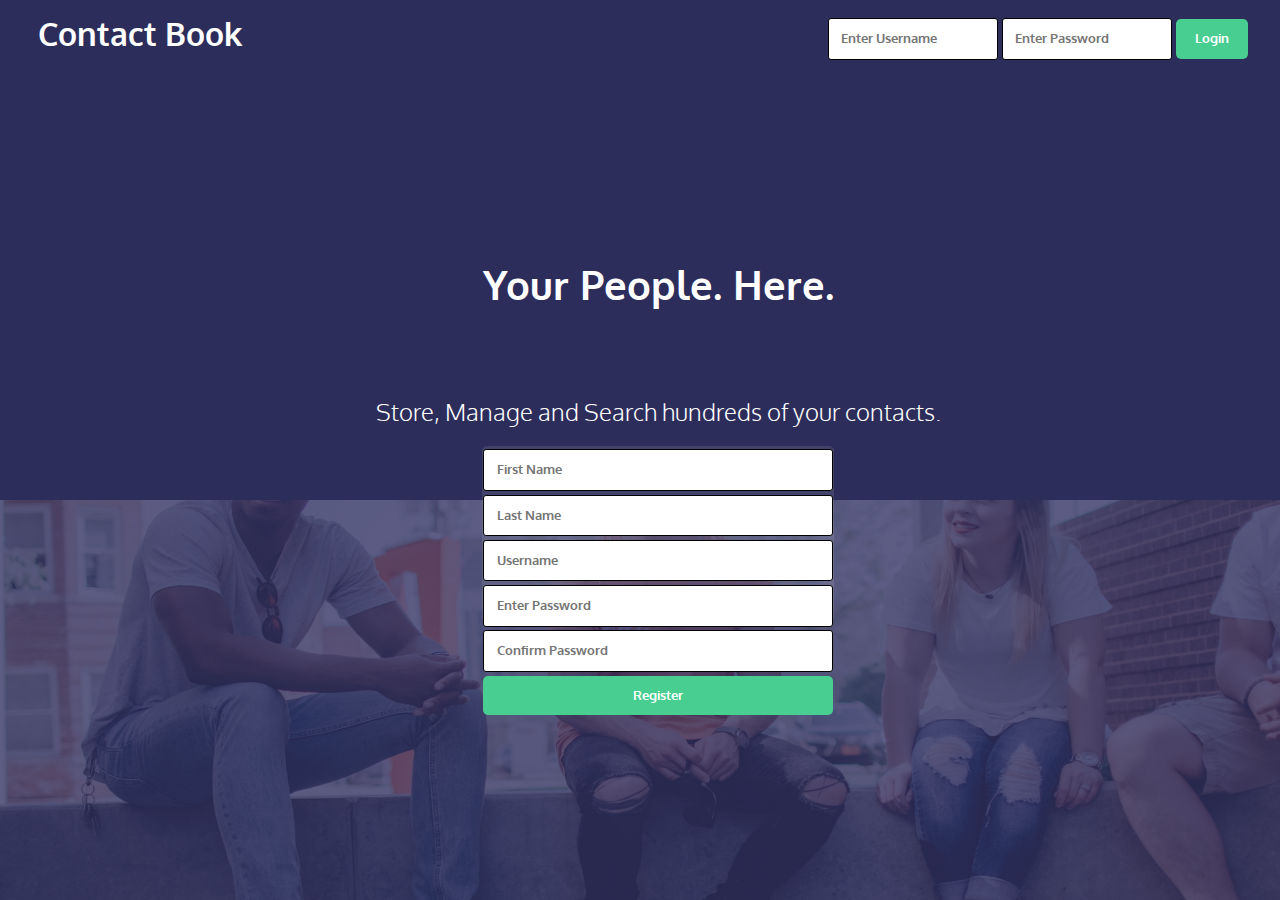
==== frontend/index.html @ 7acd04a3 "Added ids for the forms" ====
<!doctype html>
<html lang="en">
  <head>
    <!-- Required meta tags -->
    <meta charset="utf-8">
    <meta name="viewport" content="width=device-width, initial-scale=1, shrink-to-fit=no">

    <!-- Bootstrap CSS -->
    <link rel="stylesheet" href="https://stackpath.bootstrapcdn.com/bootstrap/4.4.1/css/bootstrap.min.css" integrity="sha384-Vkoo8x4CGsO3+Hhxv8T/Q5PaXtkKtu6ug5TOeNV6gBiFeWPGFN9MuhOf23Q9Ifjh" crossorigin="anonymous">
    <link rel="stylesheet" href="./css/style.css">

    <!-- <script src="index.js"></script> -->
	<script type="text/javascript" src="code.js"></script>

    <link href="https://fonts.googleapis.com/css2?family=Oxygen:wght@300;400;700&display=swap" rel="stylesheet">
    <title>Group 11's Contact Manager</title>

  </head>

  <body id="background">
    <div class="top">
      <div class="logo">
        <h1>Contact Book</h1>
      </div>

      <div class="login">
        <form action="" method="">
          <input type="text" placeholder="Enter Username" name="email" id="usernameLogin" required>
          <input type="password" placeholder="Enter Password" name="password" id="passwordLogin" required>
          <button class="button" onclick="doLogin();" type="submit"> Login </button>
        </form>
      </div>
    </div>

    <!-- Login -->

    <div class="container-fluid">
      <div class="row">
        <div class="col-md column-1">
            <h2>Your People. Here.</h2>
            <div class = "space1"></div>
            <p> Store, Manage and Search hundreds of your contacts.</p>
            <div class="signup">
              <div class = "space"></div>
              <form action="" method="">
                <input type="text" placeholder="First Name" name="fname" class="input1" id="firstName" required>
                <div class = "space"></div>
                <input type="text" placeholder="Last Name" name="lname" class="input1" id="lastName" required>
                <div class = "space"></div>
                <input type="text" placeholder="Username" name="username" class="input1" id="username" required>
                <div class = "space"></div>
                <input type="password" placeholder="Enter Password" name="password" class="input1" id="password" required>
                <div class = "space"></div>
                <input type="password" placeholder="Confirm Password" name="confrimPassword" class="input1" id="confirm" required>
                <div class = "space"></div>
                <button class="button1" onclick="doRegistration();" type = "submit">Register</button>
              </form>
            </div>
        </div>
      </div>
    </div>
  </body>
</html>
---- frontend/css/style.css ----
*,
*::before,
*::after
{
  box-sizing: border-box;
}

/* Custom properties */
:root
{
  --ff-primary: 'Oxygen', sans-serif;
  --ff-secondary: 'Source Code Pro', monospace;

  --fw-reg: 300;
  --fw-bold: 900;

  --clr-light: #ffffff;
  --clr-dark: #303030;
  --clr-accent: #16e0bd;

  --fs-h1: 3rem;
  --fs-h2: 2.25rem;
  --fs-h3: 1.25rem;
  --fs-body: 1rem;
}

html, body {
    font-family: var(--ff-primary);
    height: 100%;
    background: rgb(45,45,91);
}

#background {
    margin: 0;
    background: url('/frontend/img/landingimagepurple.png');
    background-repeat: no-repeat;
    background-attachment: fixed;
    background-position: bottom;
    background-size: 100% 25em;
}

/* Typography */

h1,
h2,
h3  {
  line-height: 1;
  margin: 0;
}

h1 {
    color: var(--clr-light);
    font-size: 2em;
    font-weight: 700;
}

h2 {
    color: var(--clr-light);
    font-size: 2.5em;
    font-weight: 600;
}

h3 {
    color: var(--clr-light);
    font-size: 2.0em;
    font-weight: 600;
}

p {
    color: var(--clr-light);
    font-size: 1.5em;
    font-weight: 100;
}

/* Header */

.top {
  width: 100%;
  overflow: hidden;
  display: inline-block;
}

.logo {

    float: left;
    padding-top: 2vh;
    padding-left: 3vw;
}

.login {
    padding-top: 2vh;
    padding-right: 2em;
    float: right;
}

.column-1{
    margin-top: 11vh;
    margin-left: 2vw;
    padding-top: 11vh;
    padding-left: 2vw;
    min-height: 80vh;
    text-align: center;
}

.column-2 {
    margin-top: 6em;
    padding-left: 10vw;
}

.space {
    padding-top: 0.4vh;
}

.space1 {
    padding-top: 10vh;
}

.signup {
    background-color: rgba(255, 255, 255, 0.1);
    border-radius: 5px;
    height: 11em;
    width: 22em;
    margin-left: auto;
    margin-right: auto;
    padding-left: 0.1vw;
    padding-right: 0.1vw;
}

.image__frontpage {
    max-width: 400px;
    width: auto;

}

input {
    font-size: 0.8em;
    font-weight: 600;
    padding: 0.8em;
    padding-left: 1.0em;
    padding-right: 1.5em;
    border: 1px solid;
    border-radius: 3px;
}

.input1 {
    width: 100%;
}

.button {
    background-color: rgb(71, 206, 144);
    font-size: 0.8em;
    font-weight: 600;
    color: var(--clr-light);
    padding: 0.8em;
    padding-left: 1.5em;
    padding-right: 1.5em;
    border: 1px;
    border-radius: 5px;
}

.button1 {
    background-color: rgb(71, 206, 144);
    font-size: 0.8em;
    font-weight: 600;
    color: var(--clr-light);
    padding: 0.8em;
    padding-left: 1.5em;
    padding-right: 1.5em;
    border: 1px;
    border-radius: 5px;
    width: 100%;
}

a:hover {
    color: var(--clr-light);
}

a:visited {
    color: var(--clr-light);
}
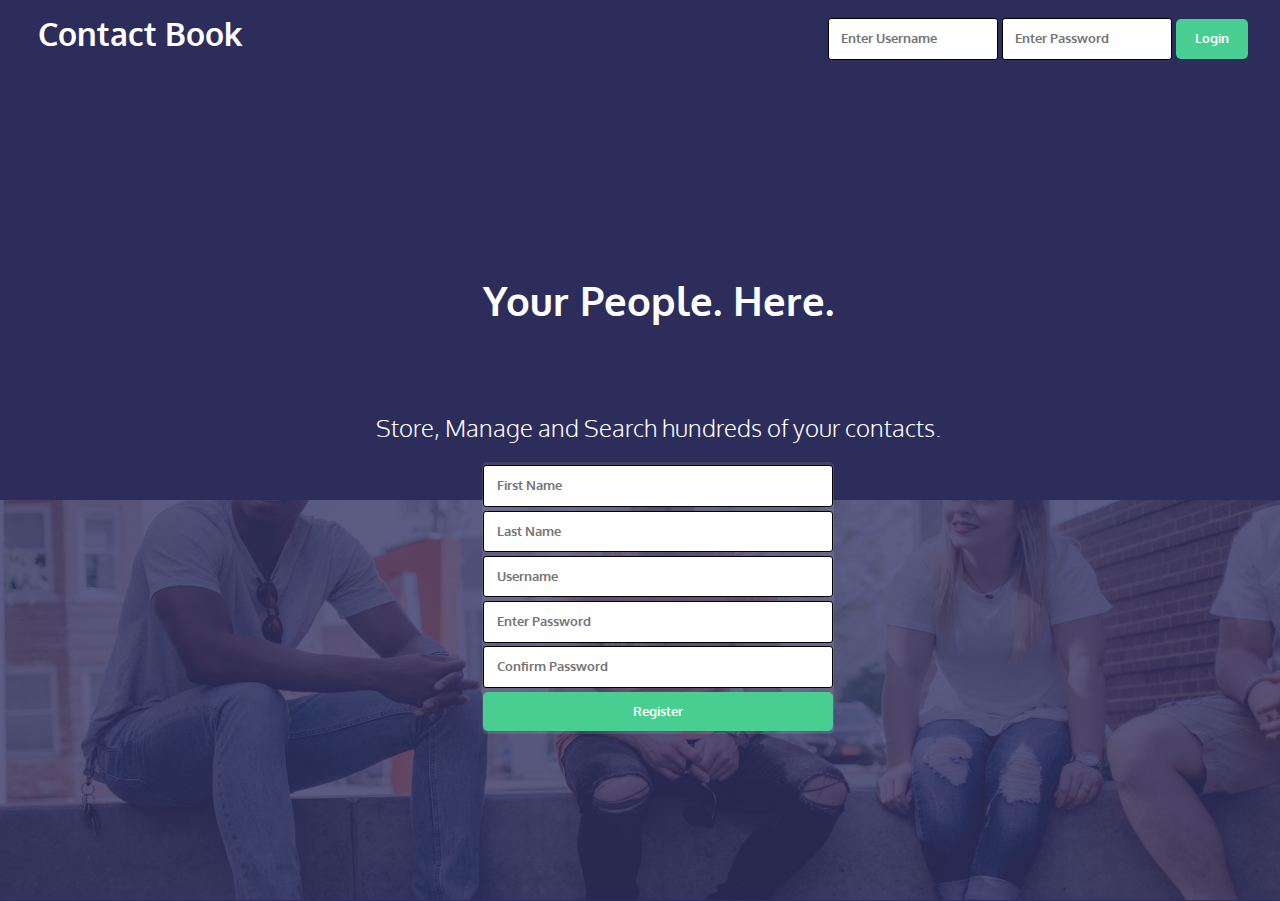
==== commit 91885150: "Added result section in login and fixed CSS" ====
--- a/frontend/index.html
+++ b/frontend/index.html
@@ -28,6 +28,7 @@
           <input type="text" placeholder="Enter Username" name="email" id="usernameLogin" required>
           <input type="password" placeholder="Enter Password" name="password" id="passwordLogin" required>
           <button class="button" onclick="doLogin();" type="submit"> Login </button>
+          <p id="result" class="headerLogin"> </p>
         </form>
       </div>
     </div>
--- a/frontend/css/style.css
+++ b/frontend/css/style.css
@@ -93,6 +93,10 @@
     float: right;
 }
 
+.headerLogin {
+    font-size: 1em;
+}
+
 .column-1{
     margin-top: 11vh;
     margin-left: 2vw;
@@ -115,10 +119,14 @@
     padding-top: 10vh;
 }
 
+.space2 {
+    padding-top: 1vh;
+}
+
 .signup {
     background-color: rgba(255, 255, 255, 0.1);
     border-radius: 5px;
-    height: 11em;
+    height: 17em;
     width: 22em;
     margin-left: auto;
     margin-right: auto;
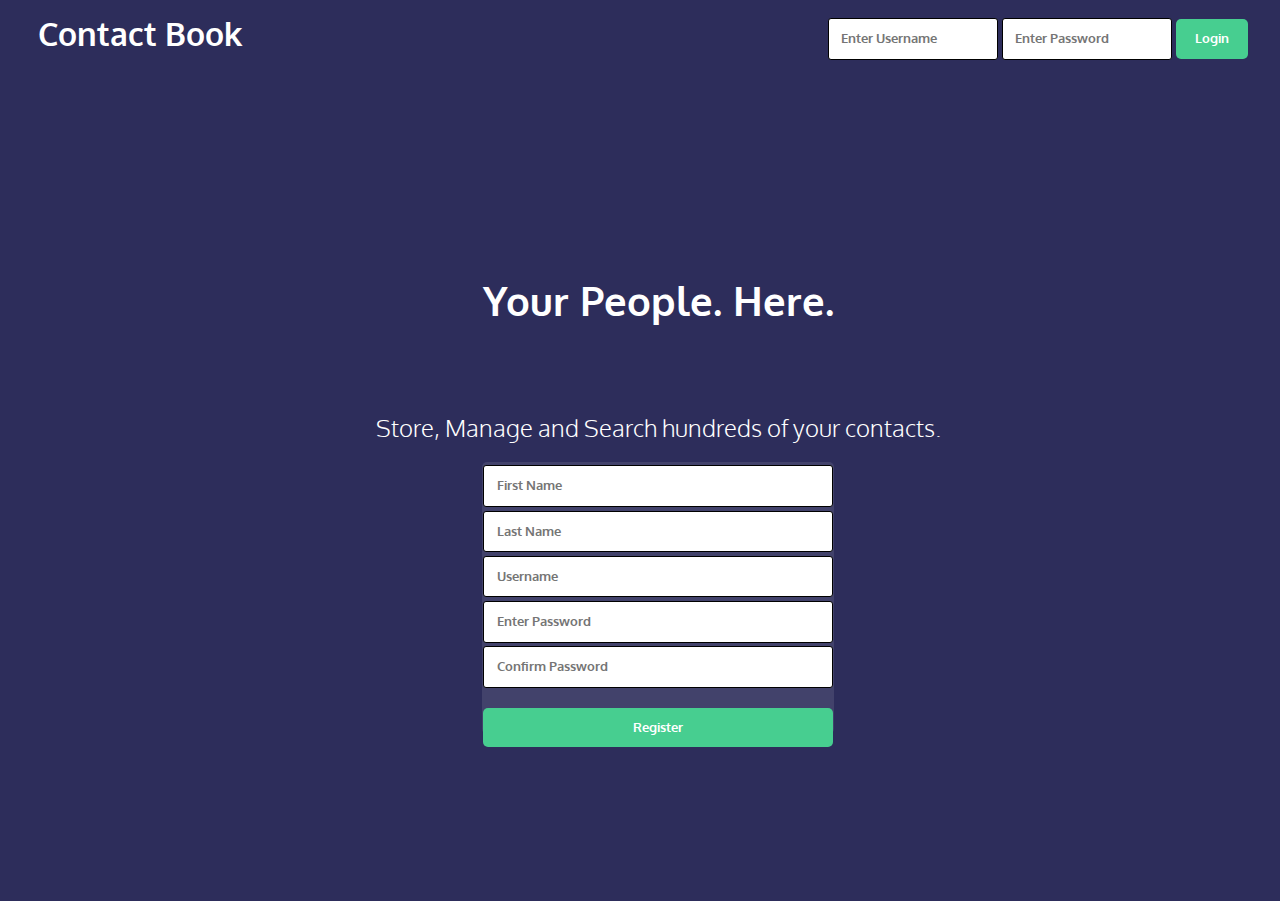
==== commit 820db9b2: "Added result fields for login and register" ====
--- a/frontend/index.html
+++ b/frontend/index.html
@@ -28,7 +28,7 @@
           <input type="text" placeholder="Enter Username" name="email" id="usernameLogin" required>
           <input type="password" placeholder="Enter Password" name="password" id="passwordLogin" required>
           <button class="button" onclick="doLogin();" type="submit"> Login </button>
-          <p id="result" class="headerLogin"> </p>
+          <p id="result1" class="headerLogin"> </p>
         </form>
       </div>
     </div>
@@ -54,6 +54,7 @@
                 <div class = "space"></div>
                 <input type="password" placeholder="Confirm Password" name="confrimPassword" class="input1" id="confirm" required>
                 <div class = "space"></div>
+                <p id="result2" class="headerRegistration"></p>
                 <button class="button1" onclick="doRegistration();" type = "submit">Register</button>
               </form>
             </div>
--- a/frontend/css/style.css
+++ b/frontend/css/style.css
@@ -32,7 +32,7 @@
 
 #background {
     margin: 0;
-    background: url('/frontend/img/landingimagepurple.png');
+    background: url('/img/landingimagepurple.png');
     background-repeat: no-repeat;
     background-attachment: fixed;
     background-position: bottom;
@@ -94,6 +94,10 @@
 }
 
 .headerLogin {
+    font-size: 1em;
+}
+
+.headerRegistration {
     font-size: 1em;
 }
 
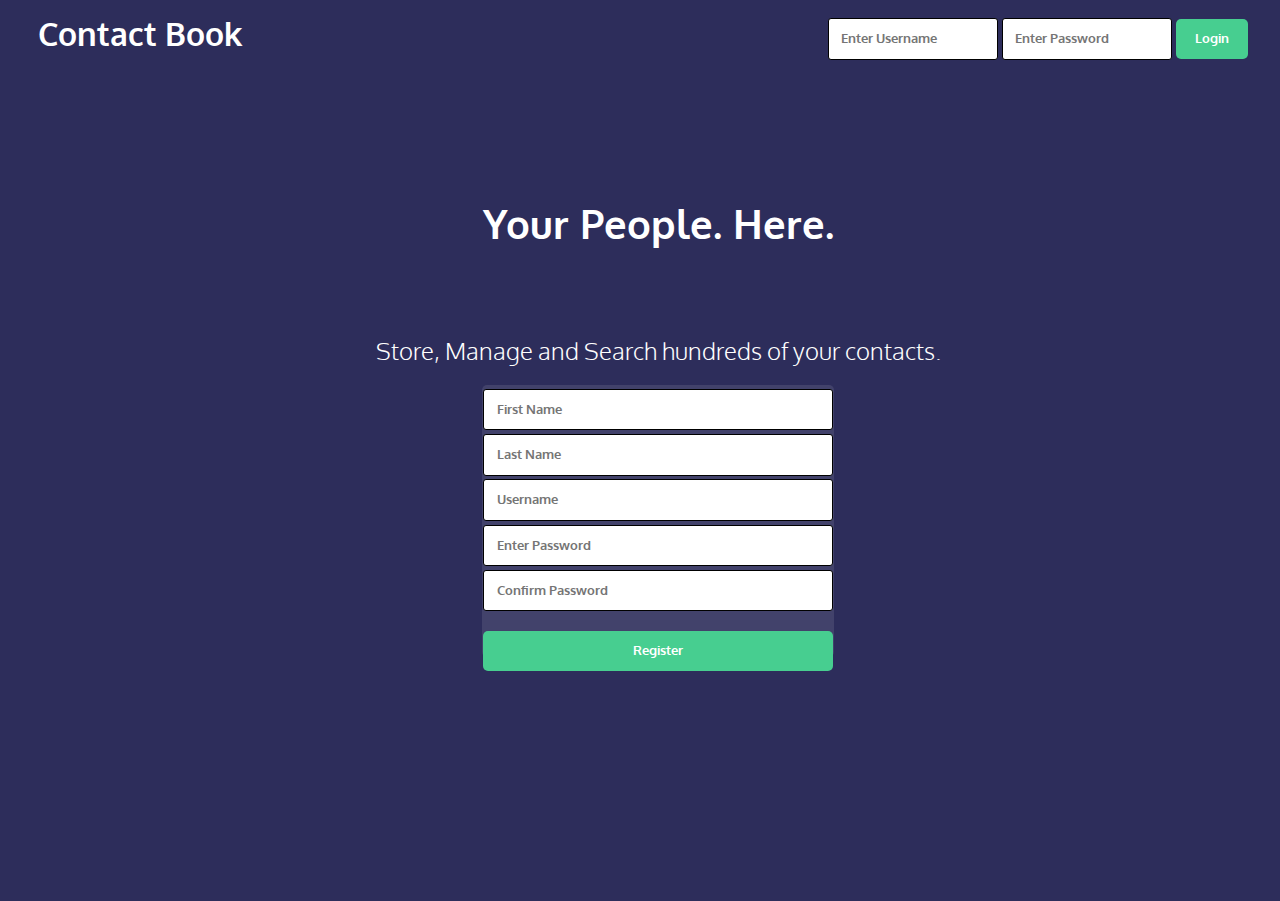
==== commit e9166c49: "fixed file path background img, moved code.js to js folder" ====
--- a/frontend/index.html
+++ b/frontend/index.html
@@ -10,7 +10,7 @@
     <link rel="stylesheet" href="./css/style.css">
 
     <!-- <script src="index.js"></script> -->
-	<script type="text/javascript" src="code.js"></script>
+	<script type="text/javascript" src="./js/index.js"></script>
 
     <link href="https://fonts.googleapis.com/css2?family=Oxygen:wght@300;400;700&display=swap" rel="stylesheet">
     <title>Group 11's Contact Manager</title>
@@ -23,18 +23,18 @@
         <h1>Contact Book</h1>
       </div>
 
+      <!-- Login Section -->
       <div class="login">
         <form action="" method="">
           <input type="text" placeholder="Enter Username" name="email" id="usernameLogin" required>
           <input type="password" placeholder="Enter Password" name="password" id="passwordLogin" required>
-          <button class="button" onclick="doLogin();" type="submit"> Login </button>
+          <button type="button" class="button" onclick="doLogin();" type="submit"> Login </button>
           <p id="result1" class="headerLogin"> </p>
         </form>
       </div>
     </div>
 
-    <!-- Login -->
-
+    <!-- Registration Section  -->
     <div class="container-fluid">
       <div class="row">
         <div class="col-md column-1">
@@ -55,7 +55,7 @@
                 <input type="password" placeholder="Confirm Password" name="confrimPassword" class="input1" id="confirm" required>
                 <div class = "space"></div>
                 <p id="result2" class="headerRegistration"></p>
-                <button class="button1" onclick="doRegistration();" type = "submit">Register</button>
+                <button type="button" class="button1" onclick="doRegistration();" type = "submit">Register</button>
               </form>
             </div>
         </div>
--- a/frontend/css/style.css
+++ b/frontend/css/style.css
@@ -32,11 +32,11 @@
 
 #background {
     margin: 0;
-    background: url('/img/landingimagepurple.png');
+    background: url('./img/landingimagepurple.png');
     background-repeat: no-repeat;
     background-attachment: fixed;
     background-position: bottom;
-    background-size: 100% 25em;
+    background-size: 100% 65%;
 }
 
 /* Typography */
@@ -104,7 +104,7 @@
 .column-1{
     margin-top: 11vh;
     margin-left: 2vw;
-    padding-top: 11vh;
+    padding-top: 2.5vh;
     padding-left: 2vw;
     min-height: 80vh;
     text-align: center;
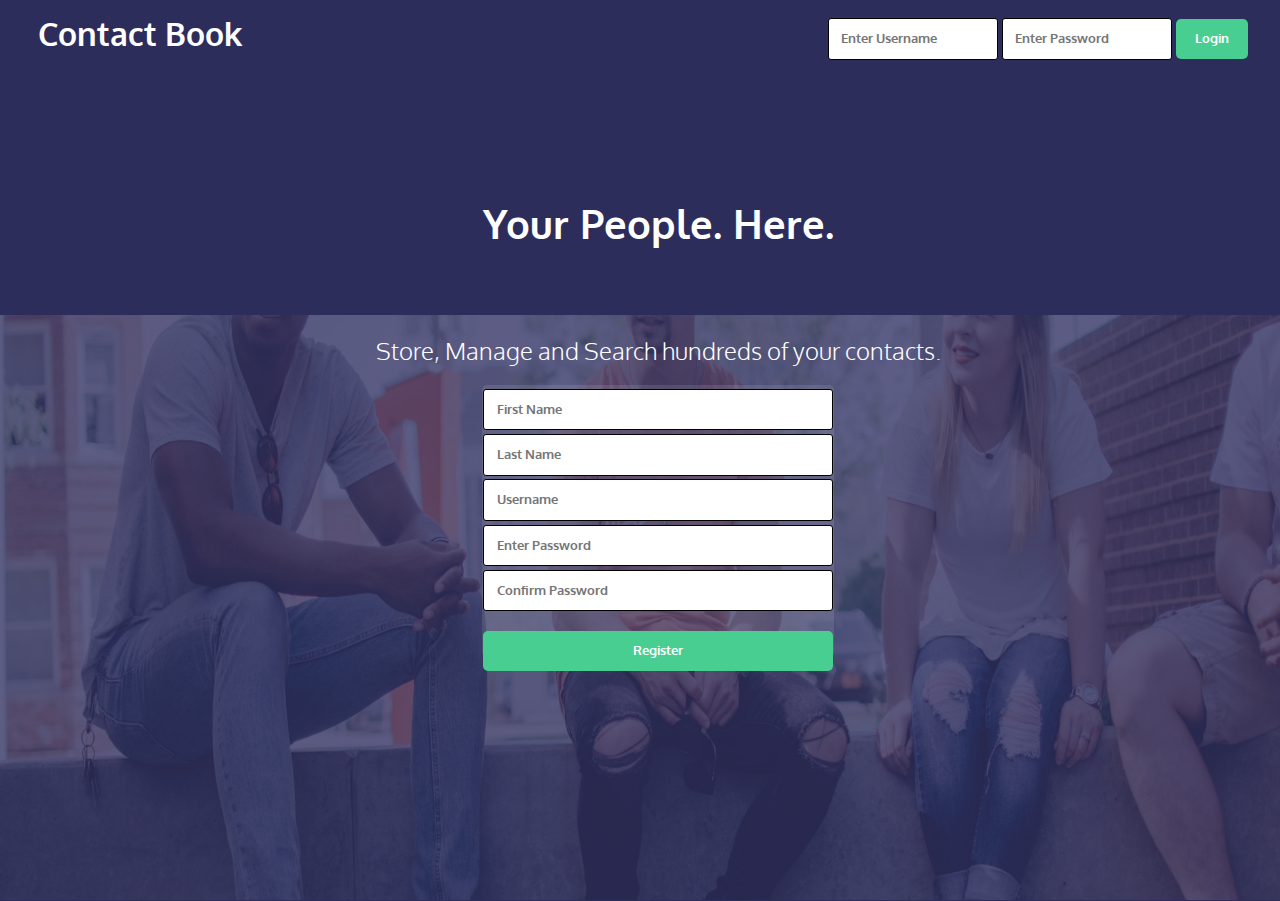
==== commit 35378c3a: "fixed js path" ====
--- a/frontend/index.html
+++ b/frontend/index.html
@@ -10,7 +10,7 @@
     <link rel="stylesheet" href="./css/style.css">
 
     <!-- <script src="index.js"></script> -->
-	<script type="text/javascript" src="./js/index.js"></script>
+	<script type="text/javascript" src="./js/code.js"></script>
 
     <link href="https://fonts.googleapis.com/css2?family=Oxygen:wght@300;400;700&display=swap" rel="stylesheet">
     <title>Group 11's Contact Manager</title>
--- a/frontend/css/style.css
+++ b/frontend/css/style.css
@@ -32,7 +32,8 @@
 
 #background {
     margin: 0;
-    background: url('./img/landingimagepurple.png');
+    /* background: url('/img/landingimagepurple.png'); */
+    background: url('/frontend/img/landingimagepurple.png');
     background-repeat: no-repeat;
     background-attachment: fixed;
     background-position: bottom;
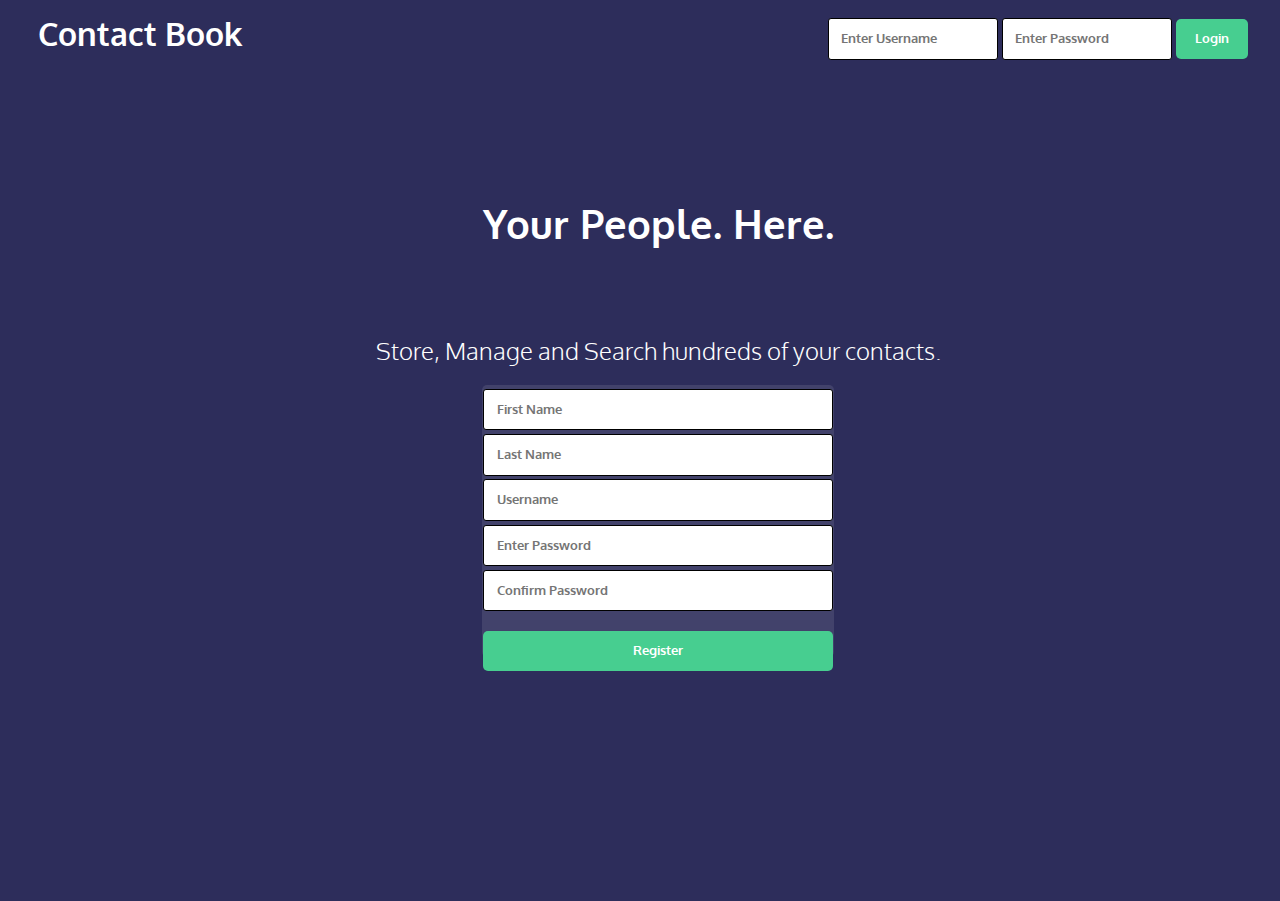
==== commit c82153f9: "add logout functionality" ====
--- a/frontend/index.html
+++ b/frontend/index.html
@@ -9,7 +9,6 @@
     <link rel="stylesheet" href="https://stackpath.bootstrapcdn.com/bootstrap/4.4.1/css/bootstrap.min.css" integrity="sha384-Vkoo8x4CGsO3+Hhxv8T/Q5PaXtkKtu6ug5TOeNV6gBiFeWPGFN9MuhOf23Q9Ifjh" crossorigin="anonymous">
     <link rel="stylesheet" href="./css/style.css">
 
-    <!-- <script src="index.js"></script> -->
 	<script type="text/javascript" src="./js/code.js"></script>
 
     <link href="https://fonts.googleapis.com/css2?family=Oxygen:wght@300;400;700&display=swap" rel="stylesheet">
--- a/frontend/css/style.css
+++ b/frontend/css/style.css
@@ -32,12 +32,13 @@
 
 #background {
     margin: 0;
-    /* background: url('/img/landingimagepurple.png'); */
-    background: url('/frontend/img/landingimagepurple.png');
+    background: url('/img/landingimagepurple.png');
+    /* background: url('/frontend/img/landingimagepurple.png'); */
     background-repeat: no-repeat;
     background-attachment: fixed;
     background-position: bottom;
     background-size: 100% 65%;
+    object-fit: scale-down;
 }
 
 /* Typography */
